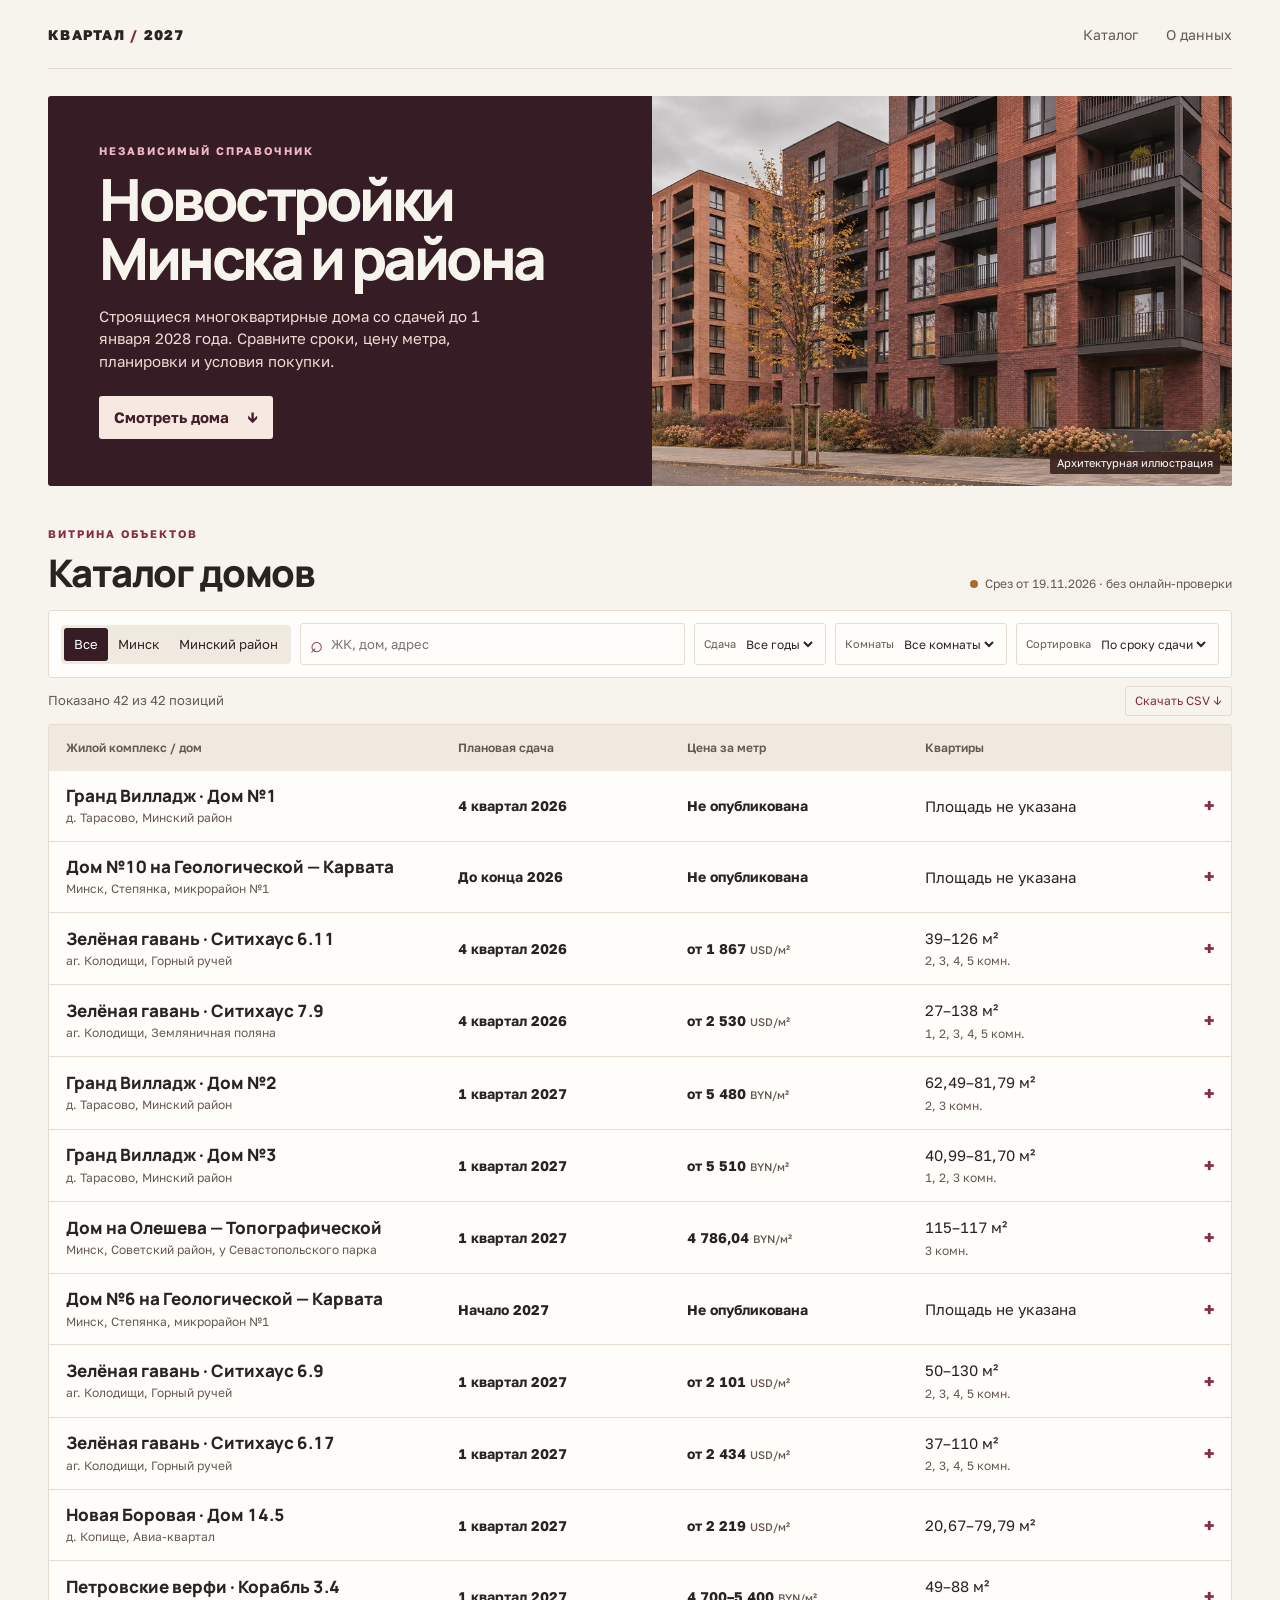
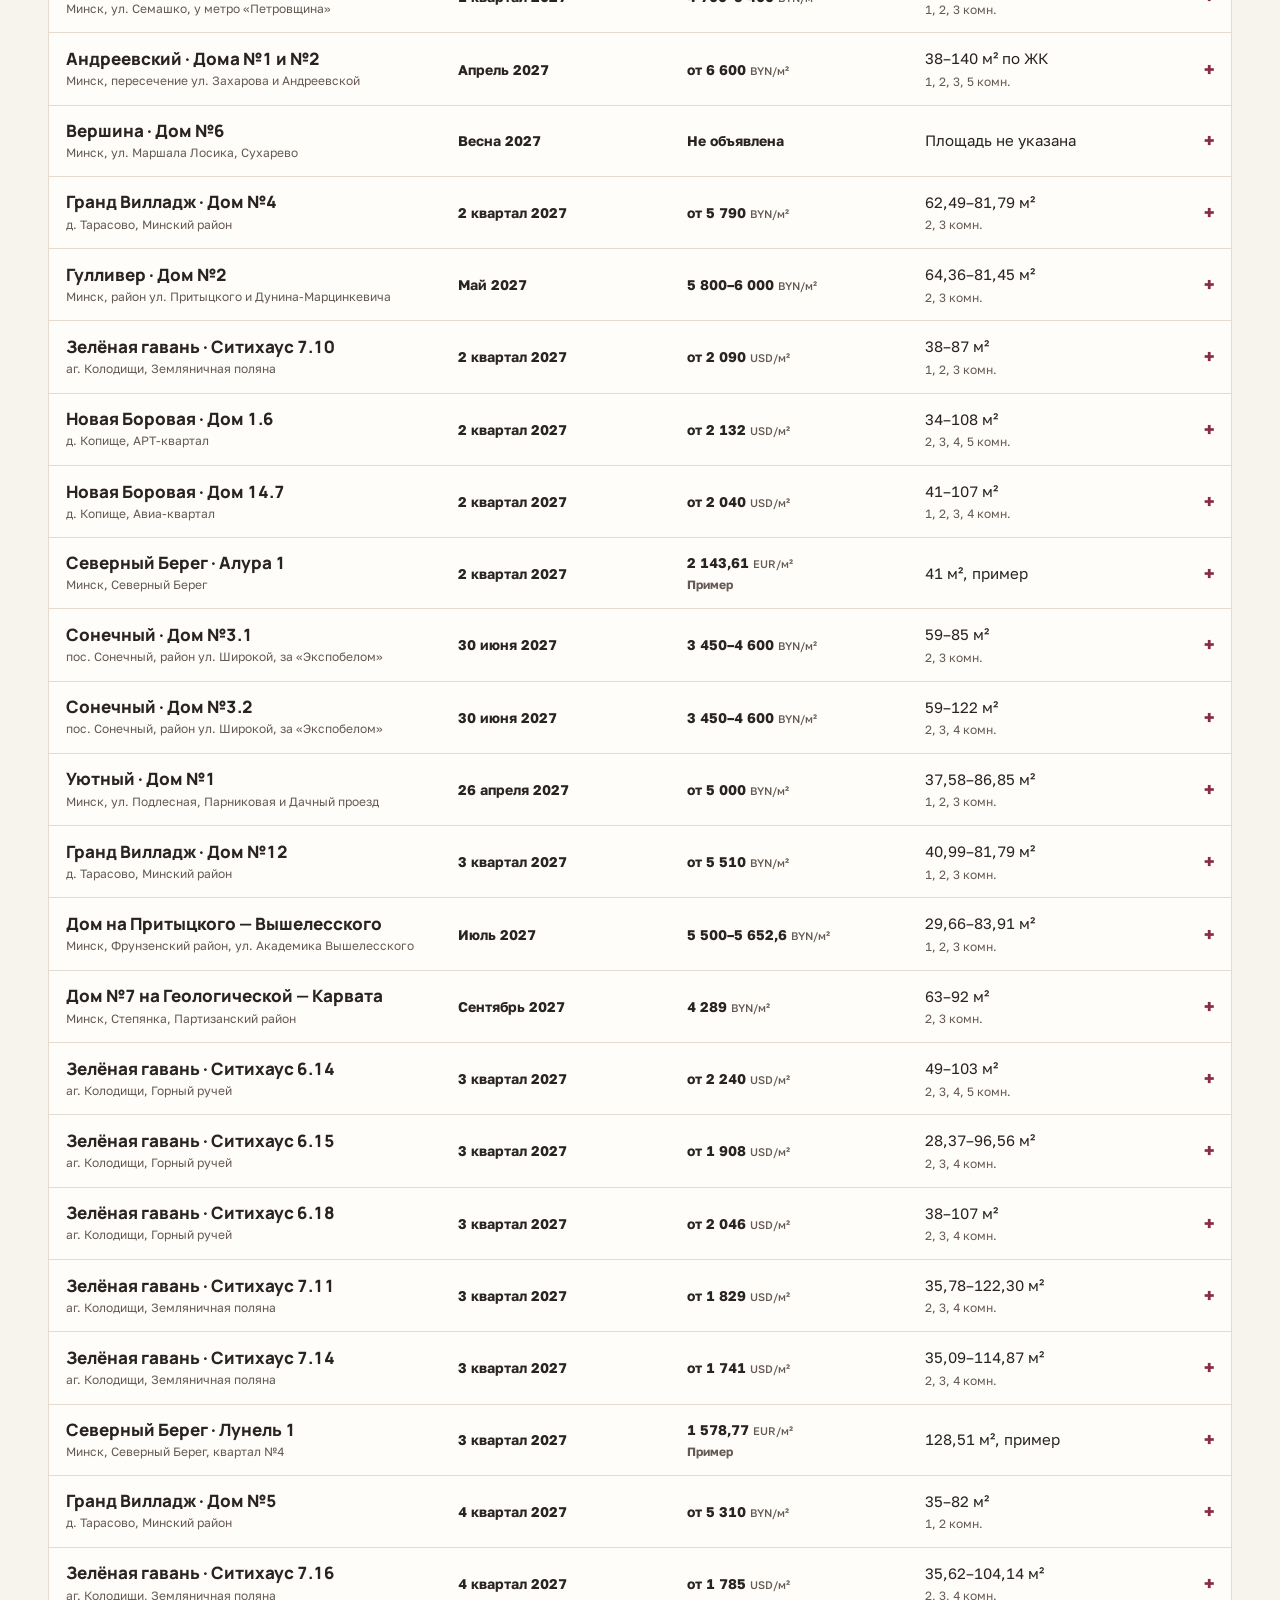
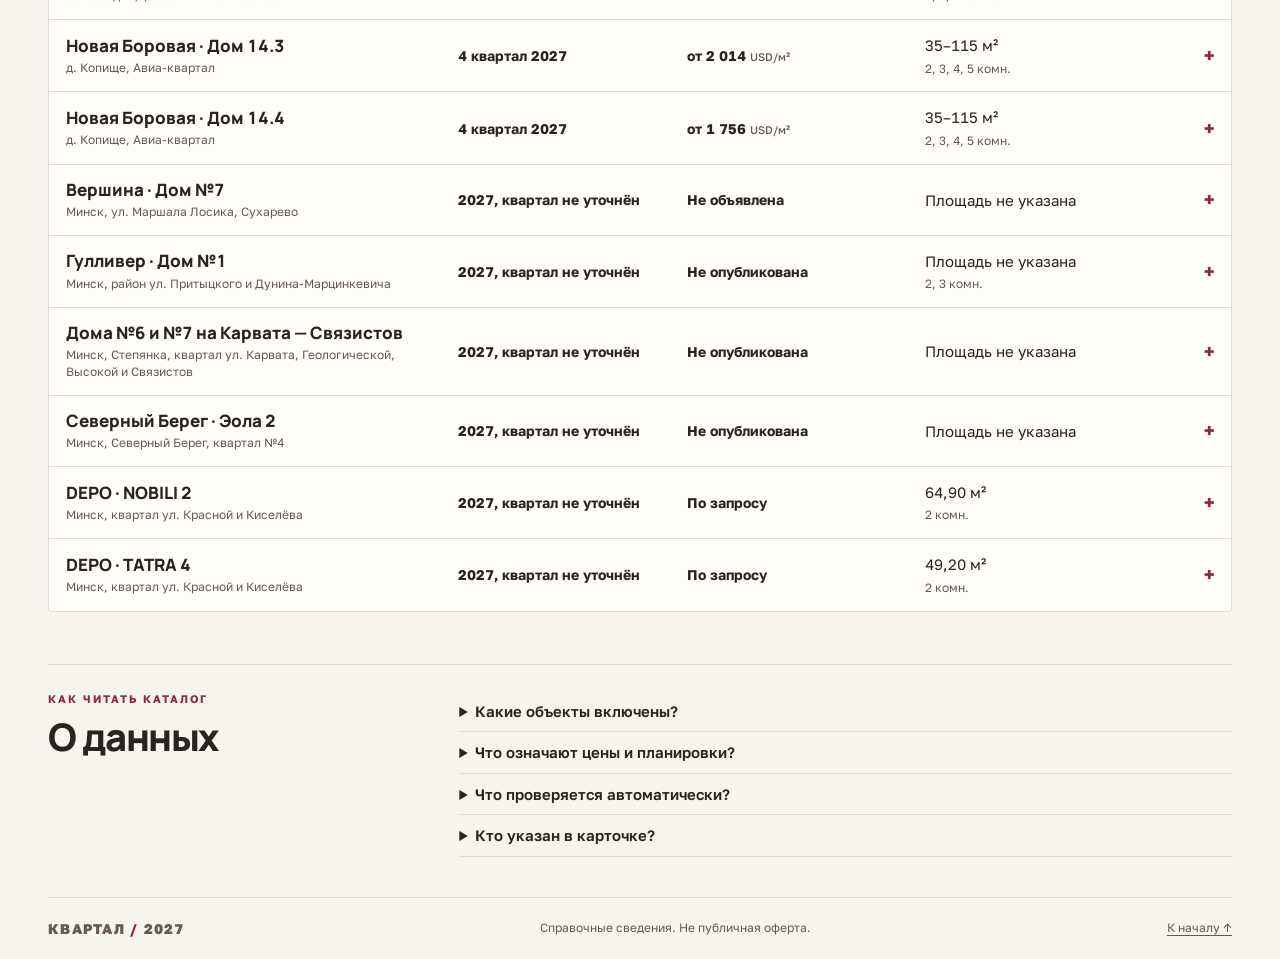
==== public/index.html @ 88716895 "Build Minsk housing catalog and daily Pages refresh Co-authored-by: Perplexity <noreply@perplexity.a" ====
<!doctype html>
<html lang="ru">
<head>
  <meta charset="utf-8">
  <meta name="viewport" content="width=device-width, initial-scale=1">
  <meta name="theme-color" content="#f7f3ed">
  <meta name="description" content="Справочник строящихся многоквартирных домов Минска и Минского района с плановым вводом до 2028 года.">
  <title>Квартал 2027 | Новостройки Минска и Минского района</title>
  <link rel="stylesheet" href="https://fonts.googleapis.com/css2?family=Golos+Text:wght@400;500;600;700&family=Manrope:wght@600;700;800&display=swap">
  <link rel="stylesheet" href="./style.css">
  <script>window.KVARTAL_API = '__PORT_5000__';</script>
  <script defer src="./snapshot.js"></script>
  <script defer src="./app.js"></script>
</head>
<body>
  <header class="mast shell">
    <a class="brand" href="#top">КВАРТАЛ<span> / </span>2027</a>
    <nav aria-label="Навигация"><a href="#catalog">Каталог</a><a href="#method">О данных</a></nav>
  </header>
  <main id="top" class="shell">
    <section class="hero" aria-labelledby="title">
      <div class="intro">
        <p class="eyebrow">НЕЗАВИСИМЫЙ СПРАВОЧНИК</p>
        <h1 id="title">Новостройки<br>Минска и района</h1>
        <p class="lede">Строящиеся многоквартирные дома со сдачей до 1 января 2028 года. Сравните сроки, цену метра, планировки и условия покупки.</p>
        <a class="hero-button" href="#catalog">Смотреть дома <span aria-hidden="true">↓</span></a>
      </div>
      <figure class="hero-image"><img src="./architecture.webp" alt="" width="1080" height="608"><figcaption>Архитектурная иллюстрация</figcaption></figure>
    </section>
    <section id="catalog" aria-labelledby="catalog-title">
      <div class="section-top">
        <div><p class="eyebrow">ВИТРИНА ОБЪЕКТОВ</p><h2 id="catalog-title">Каталог домов</h2></div>
        <div class="date"><span id="status-dot" aria-hidden="true"></span><span id="status">Загружаем каталог…</span></div>
      </div>
      <div class="filters" aria-label="Фильтры каталога">
        <div class="segments" role="group" aria-label="Территория">
          <button data-zone="" aria-pressed="true">Все</button><button data-zone="city" aria-pressed="false">Минск</button><button data-zone="district" aria-pressed="false">Минский район</button>
        </div>
        <label class="search"><span aria-hidden="true">⌕</span><input id="search" type="search" placeholder="ЖК, дом, адрес" aria-label="Поиск по каталогу"></label>
        <label class="select"><span>Сдача</span><select id="year" aria-label="Год сдачи"><option value="">Все годы</option><option>2026</option><option>2027</option></select></label>
        <label class="select"><span>Комнаты</span><select id="rooms" aria-label="Число комнат"><option value="">Все комнаты</option><option value="1">1 комната</option><option value="2">2 комнаты</option><option value="3">3 комнаты</option><option value="4">4 и больше</option></select></label>
        <label class="select"><span>Сортировка</span><select id="sort" aria-label="Сортировка"><option value="due">По сроку сдачи</option><option value="byn">По цене в BYN</option><option value="usd">По цене в USD</option><option value="eur">По цене в EUR</option></select></label>
      </div>
      <div class="results-top">
        <p id="result" role="status" aria-live="polite">Загрузка…</p>
        <button id="export" type="button" disabled>Скачать CSV <span aria-hidden="true">↓</span></button>
      </div>
      <div id="list" class="catalog"><p class="empty">Загружаем данные. Если список не появился, попробуйте обновить страницу.</p></div>
      <noscript><p>Включите JavaScript, чтобы открыть каталог и пользоваться фильтрами.</p></noscript>
    </section>
    <section id="method" class="method" aria-labelledby="method-title">
      <div><p class="eyebrow">КАК ЧИТАТЬ КАТАЛОГ</p><h2 id="method-title">О данных</h2></div>
      <div>
        <details><summary>Какие объекты включены?</summary><p>Дома в границах города Минска и Минского района с опубликованным плановым сроком до 01.01.2028. Это выборка открытых источников, не официальный реестр. Готовые дома, корпуса со сроком только «2027–2028» без разбивки и коммерческие помещения не включаются намеренно.</p></details>
        <details><summary>Что означают цены и планировки?</summary><p>Цена за м² приводится в валюте и с оговорками источника. USD и EUR означают справочный эквивалент; без пересчёта их нельзя напрямую сравнивать с BYN. Проектный ассортимент или опубликованная партия не означают, что все варианты свободны. Для актуальных остатков и чертежей откройте карточку застройщика, для цены договора уточните также отделку, способ оплаты и паркинг.</p></details>
        <details><summary>Что проверяется автоматически?</summary><p>Из витрин трёх проектов берутся сроки и, где опубликованы, цена метра и остатки. В зависимости от площадки проверка запускается раз в сутки по расписанию или при первом посещении после истечения суток. Данные из деклараций, СМИ и условия оплаты проверяются вручную. При сбое остаётся последний сохранённый срез с его датой.</p><ul id="feeds"></ul></details>
        <details><summary>Кто указан в карточке?</summary><p>Заказчик указан там, где его роль подтверждена. Там, где открытый источник называет только застройщика или группу компаний, роль подписана отдельно, а юридическое лицо по договору лучше сверить в актуальной проектной декларации.</p></details>
      </div>
    </section>
  </main>
  <footer class="shell footer"><a class="brand" href="#top">КВАРТАЛ<span> / </span>2027</a><p>Справочные сведения. Не публичная оферта.</p><a href="#top">К началу ↑</a></footer>
</body>
</html>
---- public/style.css ----
:root{--page:#f7f3ed;--paper:#fffdf9;--ink:#292322;--muted:#655953;--line:#e5dbd1;--accent:#862d45;--deep:#361c24;--soft:#f2e1e4;--display:Manrope,system-ui,sans-serif;--body:"Golos Text",system-ui,sans-serif}
*{box-sizing:border-box}html{scroll-behavior:smooth}body{margin:0;background:var(--page);color:var(--ink);font:15px/1.5 var(--body);font-variant-numeric:tabular-nums}a{color:inherit;text-underline-offset:.22em}a:hover{color:var(--accent)}button,select,input{font:inherit}button,select{cursor:pointer}button:disabled{cursor:default;opacity:.55}button:focus-visible,a:focus-visible,input:focus-visible,select:focus-visible,summary:focus-visible{outline:3px solid var(--accent);outline-offset:3px}section[id]{scroll-margin-top:18px}.shell{max-width:1360px;width:calc(100% - 96px);margin-inline:auto}.mast{height:69px;display:flex;justify-content:space-between;align-items:center;border-bottom:1px solid var(--line)}.brand{text-decoration:none;font-weight:800;letter-spacing:.09em;font-size:14px;white-space:nowrap}.brand span{color:var(--accent)}nav{display:flex;gap:28px}nav a{font-size:14px;text-decoration:none;color:var(--muted)}
.hero{margin:27px 0 40px;display:grid;grid-template-columns:1.04fr 1fr;overflow:hidden;background:var(--deep);color:var(--page);min-height:390px;border-radius:3px}.intro{align-self:center;padding:32px clamp(26px,4vw,62px)}.eyebrow{margin:0 0 9px;font-size:11px;line-height:1.5;letter-spacing:.18em;font-weight:700;color:var(--accent)}.hero .eyebrow{color:#f0b8c5}.hero h1{font:800 clamp(33px,4.55vw,70px)/1.02 var(--display);letter-spacing:-.06em;margin:0 0 17px}.lede{max-width:435px;color:#efdbd7;margin:0 0 24px;font-size:15px}.hero-button{display:inline-flex;align-items:center;gap:18px;text-decoration:none;padding:10px 15px;background:#f8e8e2;color:#42202b;border-radius:3px;font-weight:700}.hero-button:hover{background:white;color:var(--accent)}.hero-image{margin:0;position:relative;min-height:100%}.hero-image img{height:100%;width:100%;object-fit:cover;display:block;position:absolute}.hero-image figcaption{position:absolute;right:12px;bottom:12px;background:#39231fe8;color:white;font-size:11px;padding:3px 7px;border-radius:2px}
.section-top{display:flex;justify-content:space-between;align-items:end;gap:15px;margin-bottom:17px}h2{font:800 clamp(25px,3vw,38px)/1.1 var(--display);letter-spacing:-.04em;margin:0}.date{font-size:12px;color:var(--muted);display:flex;align-items:center;gap:7px}.date span:first-child{width:8px;height:8px;border-radius:100%;background:#877166;flex:none}.date span.good{background:#42724c}.date span.warn{background:#ab6c30}.filters{background:var(--paper);border:1px solid var(--line);padding:12px;display:flex;align-items:center;gap:9px;flex-wrap:wrap;border-radius:3px}.segments{display:flex;background:#f0e9e0;padding:3px;border-radius:4px;flex:none}.segments button{border:0;background:transparent;color:var(--ink);padding:7px 10px;border-radius:3px;font-size:13px;white-space:nowrap}.segments button[aria-pressed=true]{background:var(--deep);color:white}.search,.select{display:flex;align-items:center;min-height:42px;border:1px solid var(--line);border-radius:3px;padding:0 9px;background:var(--paper)}.search{flex:1 1 155px;gap:6px}.search span{font-size:22px;line-height:1;color:var(--accent)}.search input{width:100%;min-width:0;border:none;background:none;color:var(--ink);font-size:13px}.select{gap:6px}.select span{font-size:11px;color:var(--muted);white-space:nowrap}.select select{border:0;background:none;color:var(--ink);min-width:0;font-size:12px}.results-top{display:flex;justify-content:space-between;align-items:center;gap:10px;color:var(--muted);font-size:13px}.results-top p{margin:13px 0}.results-top button,.empty button{background:transparent;color:var(--accent);border:1px solid var(--line);border-radius:3px;padding:5px 9px;font-size:12px}.results-top button:hover,.empty button:hover{background:var(--soft)}
.catalog{border:1px solid var(--line);background:var(--paper);border-radius:3px;overflow:hidden}.row-grid{display:grid;grid-template-columns:minmax(0,2fr) minmax(0,1.13fr) minmax(0,1.18fr) minmax(0,1.33fr) 23px;gap:16px;align-items:center;padding:14px 17px}.column-head{color:var(--muted);background:#f0e9e0;font-size:12px;font-weight:600}.item+.item{border-top:1px solid var(--line)}.item>summary{list-style:none;cursor:pointer}.item>summary::-webkit-details-marker{display:none}.item>summary:hover,.item[open]>summary{background:#faf2ef}.item>summary:focus-visible{outline-offset:-3px}.item-title{font-family:var(--display);font-weight:800;line-height:1.25;font-size:17px;display:block}.item-address,.secondary{display:block;color:var(--muted);font-size:12px;line-height:1.4;margin-top:4px}.due,.price{font-weight:700;font-size:14px}.price small{color:var(--muted);font-weight:500;font-size:11px;white-space:nowrap}.arrow{font-weight:700;color:var(--accent);text-align:right;font-size:18px}.item[open] .arrow{transform:rotate(45deg);transform-origin:75% center}.body-detail{padding:5px 17px 18px;display:grid;grid-template-columns:1.05fr 1fr;gap:15px 28px;border-top:1px solid var(--line)}.body-detail h3{font-size:13px;margin:9px 0 4px}.body-detail p{font-size:13px;color:var(--muted);margin:0;white-space:pre-line}.detail-links{grid-column:1/-1;display:flex;flex-wrap:wrap;gap:8px 15px;font-size:12px;color:var(--accent);font-weight:600}.empty{padding:31px;text-align:center;color:var(--muted)}.empty button{display:block;margin:10px auto 0}.method{margin:52px 0 40px;border-top:1px solid var(--line);padding-top:26px;display:grid;grid-template-columns:1fr 2fr;gap:25px}.method details{border-bottom:1px solid var(--line);padding:9px 0}.method summary{font-weight:600;cursor:pointer}.method p:not(.eyebrow),.method ul{margin:8px 0;color:var(--muted);font-size:13px}.footer{display:flex;justify-content:space-between;gap:14px;align-items:center;border-top:1px solid var(--line);padding:20px 0;color:var(--muted);font-size:12px}.footer p{margin:0}
@media(max-width:1060px){.shell{width:calc(100% - 56px)}.hero{min-height:340px}.row-grid{gap:10px}.row-grid>span{overflow-wrap:anywhere}}
@media(max-width:700px){.shell{width:calc(100% - 28px)}.mast{height:55px}nav{gap:13px}nav a{font-size:12px}.brand{font-size:12px}.hero{margin:15px 0 28px;grid-template-columns:1fr}.intro{padding:25px 20px}.hero h1{font-size:clamp(32px,9vw,55px);margin-bottom:12px}.lede{font-size:14px;margin-bottom:17px}.hero-image{height:148px}.hero-image img{object-position:center 60%}.section-top{align-items:start;flex-direction:column;gap:7px;margin-bottom:10px}.filters{padding:9px;gap:7px}.segments,.search{flex:1 0 100%}.segments button{flex:1}.select{padding:0 6px;min-height:34px}.select span{display:none}.column-head{display:none}.row-grid{grid-template-columns:1fr 1fr 18px;padding:10px;gap:5px 7px}.home{grid-column:1/3;grid-row:1}.row-grid .due{grid-column:1;grid-row:2}.row-grid .price{grid-column:2;grid-row:2}.row-grid .apt{grid-column:1/3;grid-row:3}.arrow{grid-column:3;grid-row:1/4}.item-title{font-size:16px}.item-address{margin-top:2px}.body-detail{grid-template-columns:1fr;padding:4px 10px 14px;gap:8px}.detail-links{margin-top:6px}.method{display:block;margin:30px 0 25px;padding-top:19px}.method h2{margin-bottom:9px}.footer{flex-wrap:wrap}.footer p{order:3;width:100%}}
@media(prefers-reduced-motion:reduce){html{scroll-behavior:auto}}
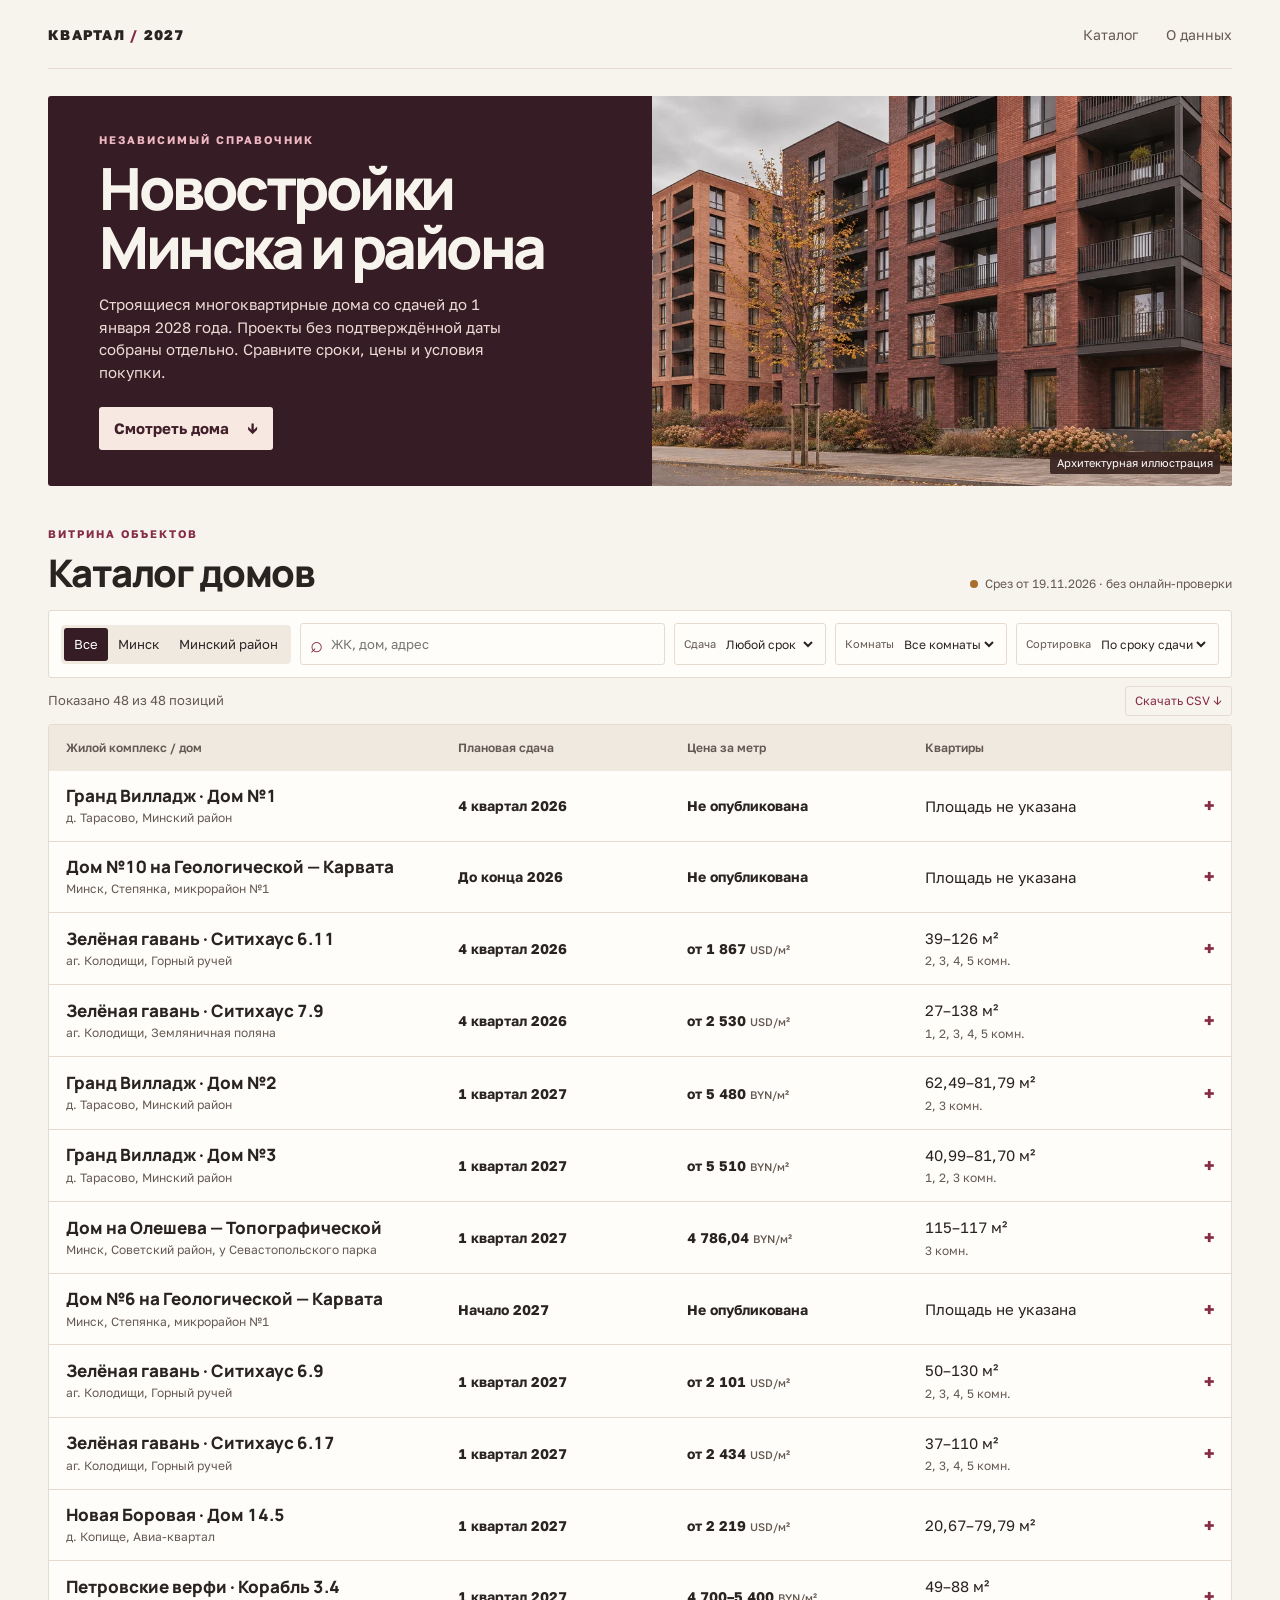
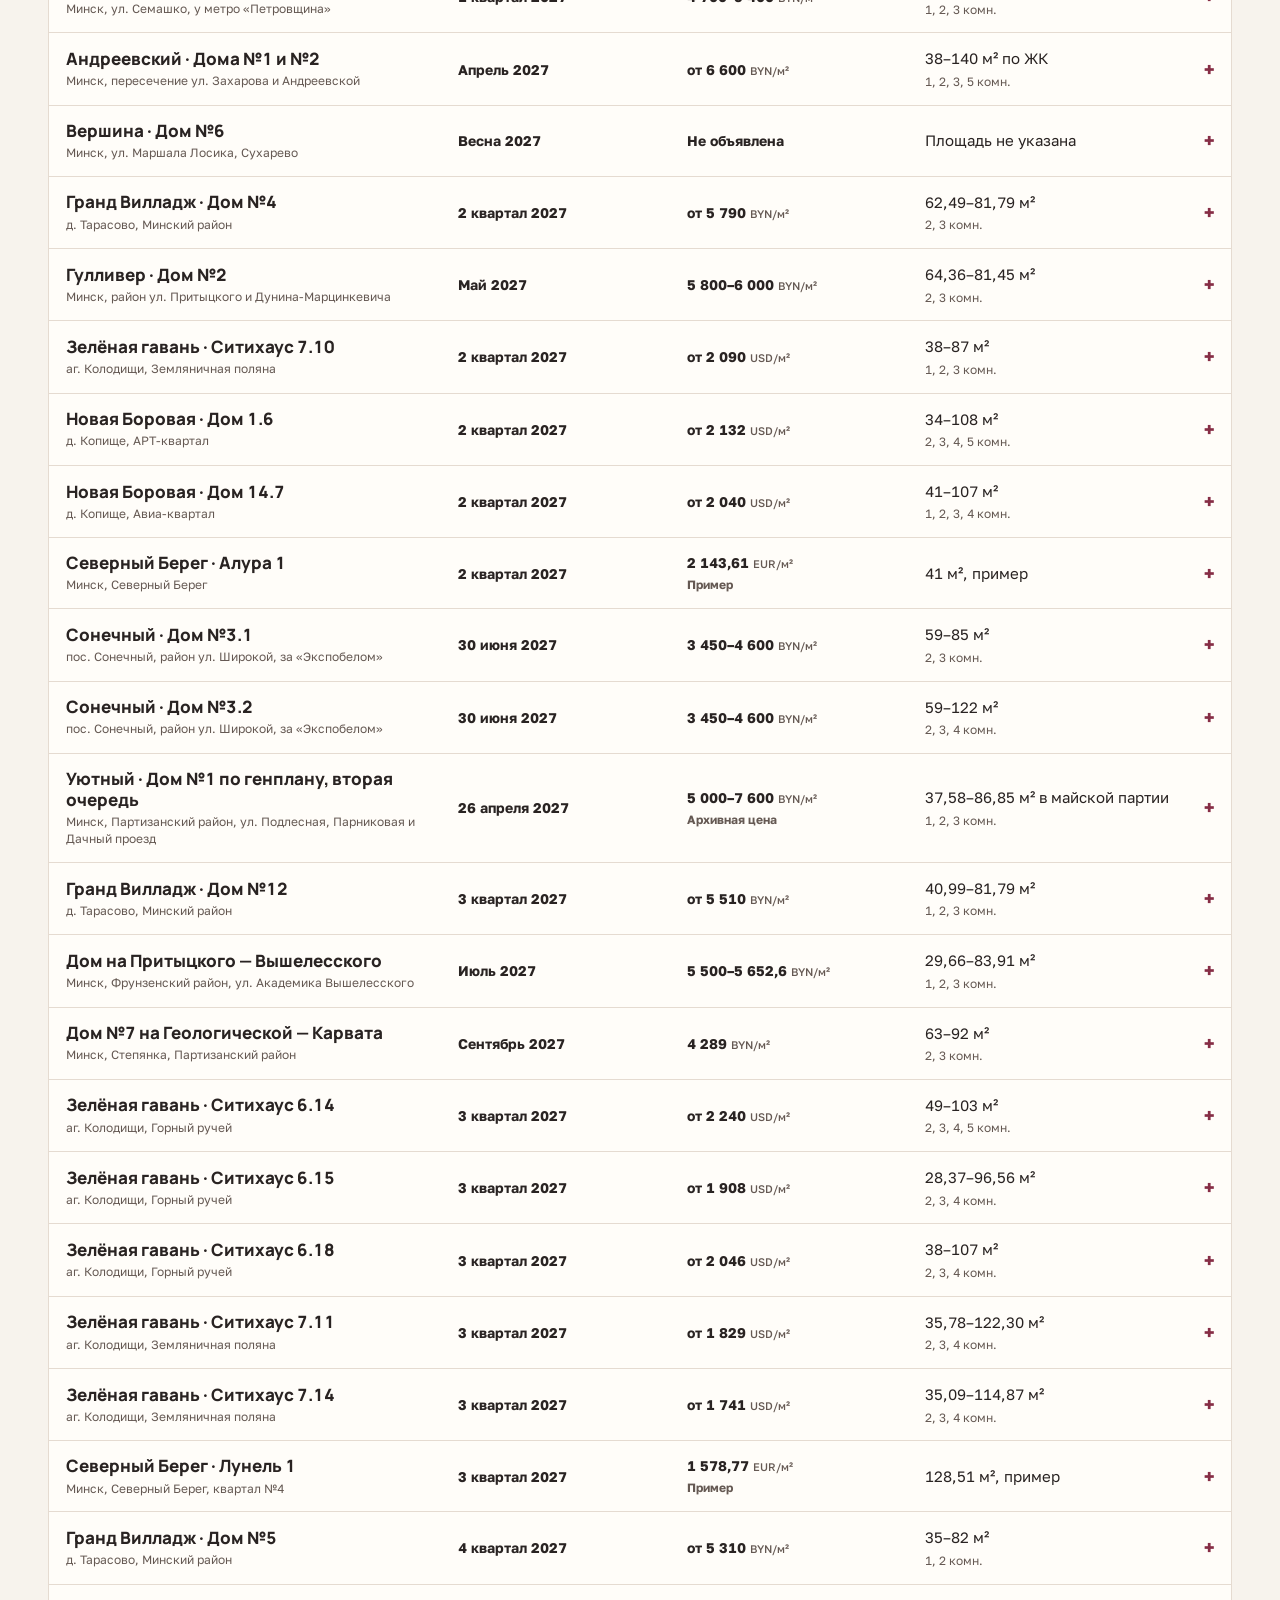
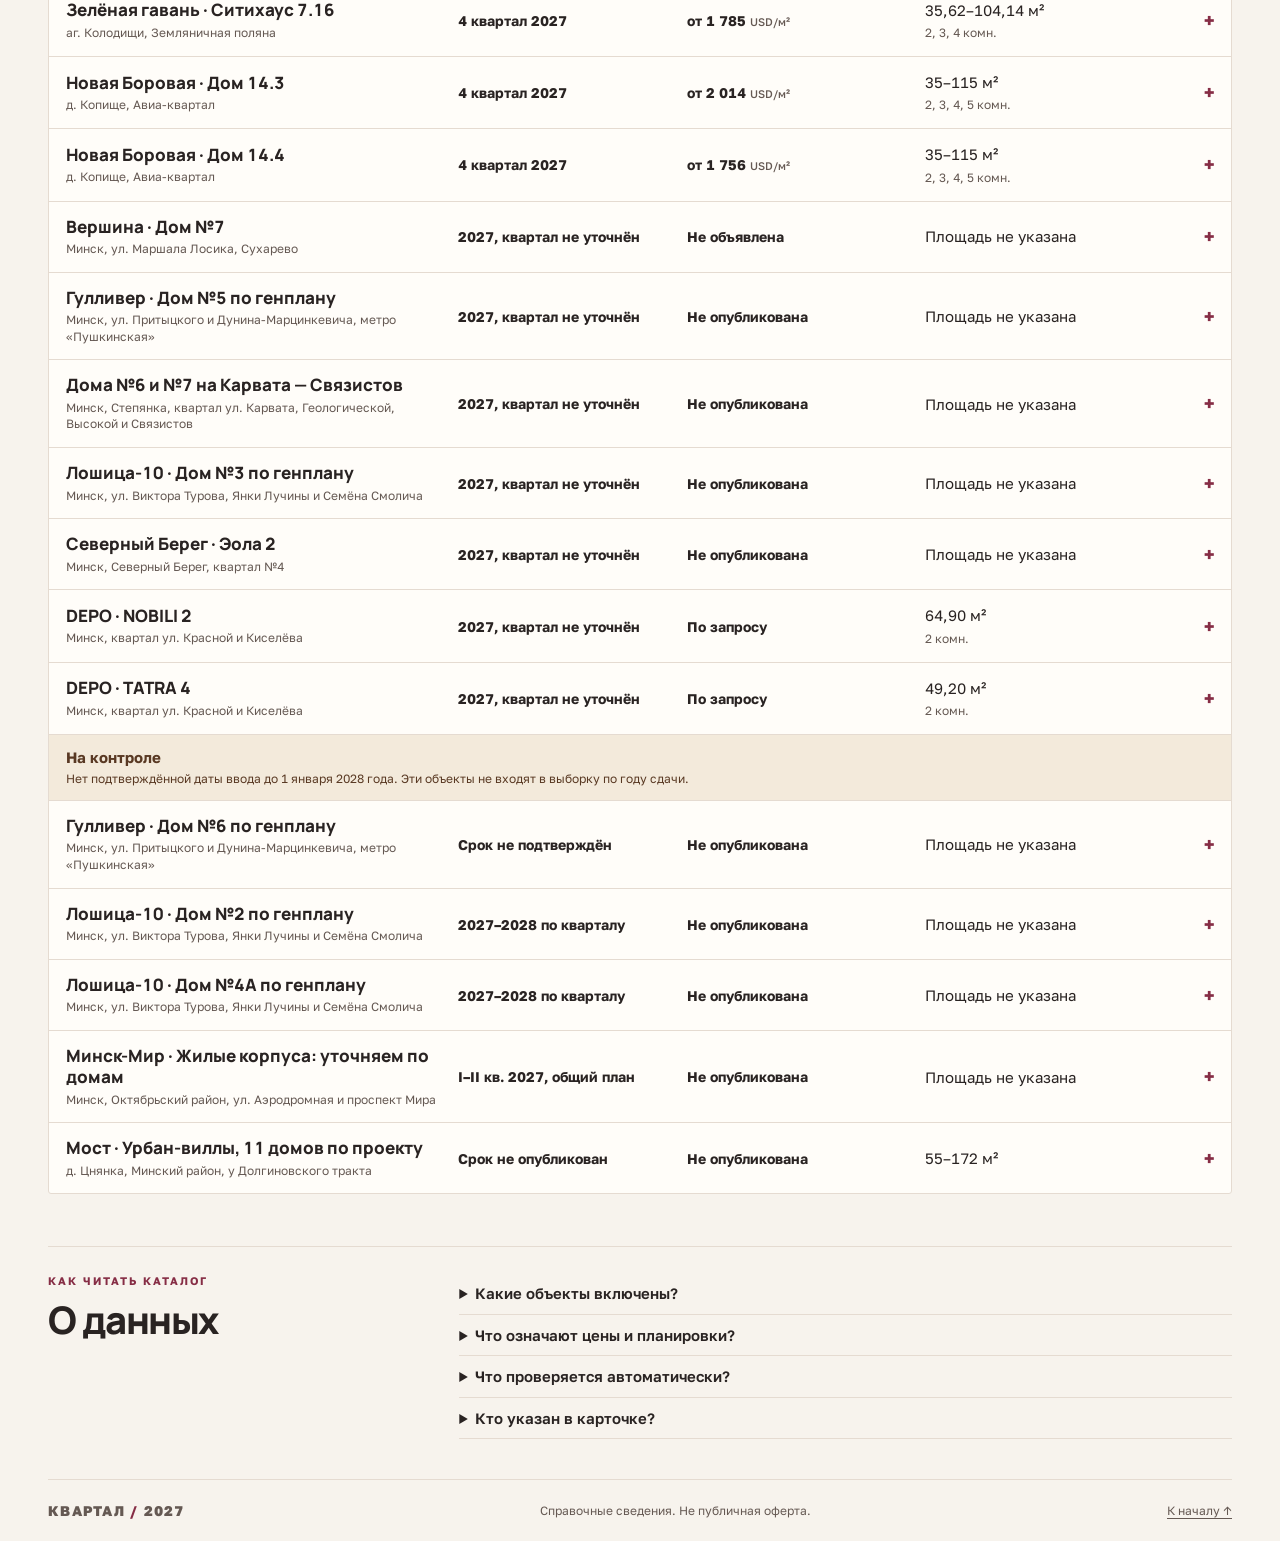
==== commit d7544d5b: "Add researched housing projects and a watchlist for unconfirmed dates Co-authored-by: Perplexity <no" ====
--- a/public/index.html
+++ b/public/index.html
@@ -22,7 +22,7 @@
       <div class="intro">
         <p class="eyebrow">НЕЗАВИСИМЫЙ СПРАВОЧНИК</p>
         <h1 id="title">Новостройки<br>Минска и района</h1>
-        <p class="lede">Строящиеся многоквартирные дома со сдачей до 1 января 2028 года. Сравните сроки, цену метра, планировки и условия покупки.</p>
+        <p class="lede">Строящиеся многоквартирные дома со сдачей до 1 января 2028 года. Проекты без подтверждённой даты собраны отдельно. Сравните сроки, цены и условия покупки.</p>
         <a class="hero-button" href="#catalog">Смотреть дома <span aria-hidden="true">↓</span></a>
       </div>
       <figure class="hero-image"><img src="./architecture.webp" alt="" width="1080" height="608"><figcaption>Архитектурная иллюстрация</figcaption></figure>
@@ -37,7 +37,7 @@
           <button data-zone="" aria-pressed="true">Все</button><button data-zone="city" aria-pressed="false">Минск</button><button data-zone="district" aria-pressed="false">Минский район</button>
         </div>
         <label class="search"><span aria-hidden="true">⌕</span><input id="search" type="search" placeholder="ЖК, дом, адрес" aria-label="Поиск по каталогу"></label>
-        <label class="select"><span>Сдача</span><select id="year" aria-label="Год сдачи"><option value="">Все годы</option><option>2026</option><option>2027</option></select></label>
+        <label class="select"><span>Сдача</span><select id="year" aria-label="Год сдачи"><option value="">Любой срок</option><option>2026</option><option>2027</option><option value="watch">На контроле</option></select></label>
         <label class="select"><span>Комнаты</span><select id="rooms" aria-label="Число комнат"><option value="">Все комнаты</option><option value="1">1 комната</option><option value="2">2 комнаты</option><option value="3">3 комнаты</option><option value="4">4 и больше</option></select></label>
         <label class="select"><span>Сортировка</span><select id="sort" aria-label="Сортировка"><option value="due">По сроку сдачи</option><option value="byn">По цене в BYN</option><option value="usd">По цене в USD</option><option value="eur">По цене в EUR</option></select></label>
       </div>
@@ -51,7 +51,7 @@
     <section id="method" class="method" aria-labelledby="method-title">
       <div><p class="eyebrow">КАК ЧИТАТЬ КАТАЛОГ</p><h2 id="method-title">О данных</h2></div>
       <div>
-        <details><summary>Какие объекты включены?</summary><p>Дома в границах города Минска и Минского района с опубликованным плановым сроком до 01.01.2028. Это выборка открытых источников, не официальный реестр. Готовые дома, корпуса со сроком только «2027–2028» без разбивки и коммерческие помещения не включаются намеренно.</p></details>
+        <details><summary>Какие объекты включены?</summary><p>Основная выборка: дома Минска и Минского района с опубликованным плановым сроком до 01.01.2028. В разделе «На контроле» отмечены проекты без отдельной подтверждённой даты. Готовые дома и коммерческие помещения в основную выборку не входят. Это выборка открытых источников, не официальный реестр.</p></details>
         <details><summary>Что означают цены и планировки?</summary><p>Цена за м² приводится в валюте и с оговорками источника. USD и EUR означают справочный эквивалент; без пересчёта их нельзя напрямую сравнивать с BYN. Проектный ассортимент или опубликованная партия не означают, что все варианты свободны. Для актуальных остатков и чертежей откройте карточку застройщика, для цены договора уточните также отделку, способ оплаты и паркинг.</p></details>
         <details><summary>Что проверяется автоматически?</summary><p>Из витрин трёх проектов берутся сроки и, где опубликованы, цена метра и остатки. В зависимости от площадки проверка запускается раз в сутки по расписанию или при первом посещении после истечения суток. Данные из деклараций, СМИ и условия оплаты проверяются вручную. При сбое остаётся последний сохранённый срез с его датой.</p><ul id="feeds"></ul></details>
         <details><summary>Кто указан в карточке?</summary><p>Заказчик указан там, где его роль подтверждена. Там, где открытый источник называет только застройщика или группу компаний, роль подписана отдельно, а юридическое лицо по договору лучше сверить в актуальной проектной декларации.</p></details>
--- a/public/style.css
+++ b/public/style.css
@@ -6,3 +6,8 @@
 @media(max-width:1060px){.shell{width:calc(100% - 56px)}.hero{min-height:340px}.row-grid{gap:10px}.row-grid>span{overflow-wrap:anywhere}}
 @media(max-width:700px){.shell{width:calc(100% - 28px)}.mast{height:55px}nav{gap:13px}nav a{font-size:12px}.brand{font-size:12px}.hero{margin:15px 0 28px;grid-template-columns:1fr}.intro{padding:25px 20px}.hero h1{font-size:clamp(32px,9vw,55px);margin-bottom:12px}.lede{font-size:14px;margin-bottom:17px}.hero-image{height:148px}.hero-image img{object-position:center 60%}.section-top{align-items:start;flex-direction:column;gap:7px;margin-bottom:10px}.filters{padding:9px;gap:7px}.segments,.search{flex:1 0 100%}.segments button{flex:1}.select{padding:0 6px;min-height:34px}.select span{display:none}.column-head{display:none}.row-grid{grid-template-columns:1fr 1fr 18px;padding:10px;gap:5px 7px}.home{grid-column:1/3;grid-row:1}.row-grid .due{grid-column:1;grid-row:2}.row-grid .price{grid-column:2;grid-row:2}.row-grid .apt{grid-column:1/3;grid-row:3}.arrow{grid-column:3;grid-row:1/4}.item-title{font-size:16px}.item-address{margin-top:2px}.body-detail{grid-template-columns:1fr;padding:4px 10px 14px;gap:8px}.detail-links{margin-top:6px}.method{display:block;margin:30px 0 25px;padding-top:19px}.method h2{margin-bottom:9px}.footer{flex-wrap:wrap}.footer p{order:3;width:100%}}
 @media(prefers-reduced-motion:reduce){html{scroll-behavior:auto}}
+:root{--watch-bg:#f3eadb;--watch-ink:#593923}
+.watch-heading{padding:12px 17px;background:var(--watch-bg);color:var(--watch-ink);border-bottom:1px solid var(--line);scroll-margin-top:18px}
+.item+.watch-heading{border-top:1px solid var(--line)}
+.watch-heading h3{font-size:15px;line-height:1.35;margin:0}
+.watch-heading p{font-size:12px;margin:3px 0 0}
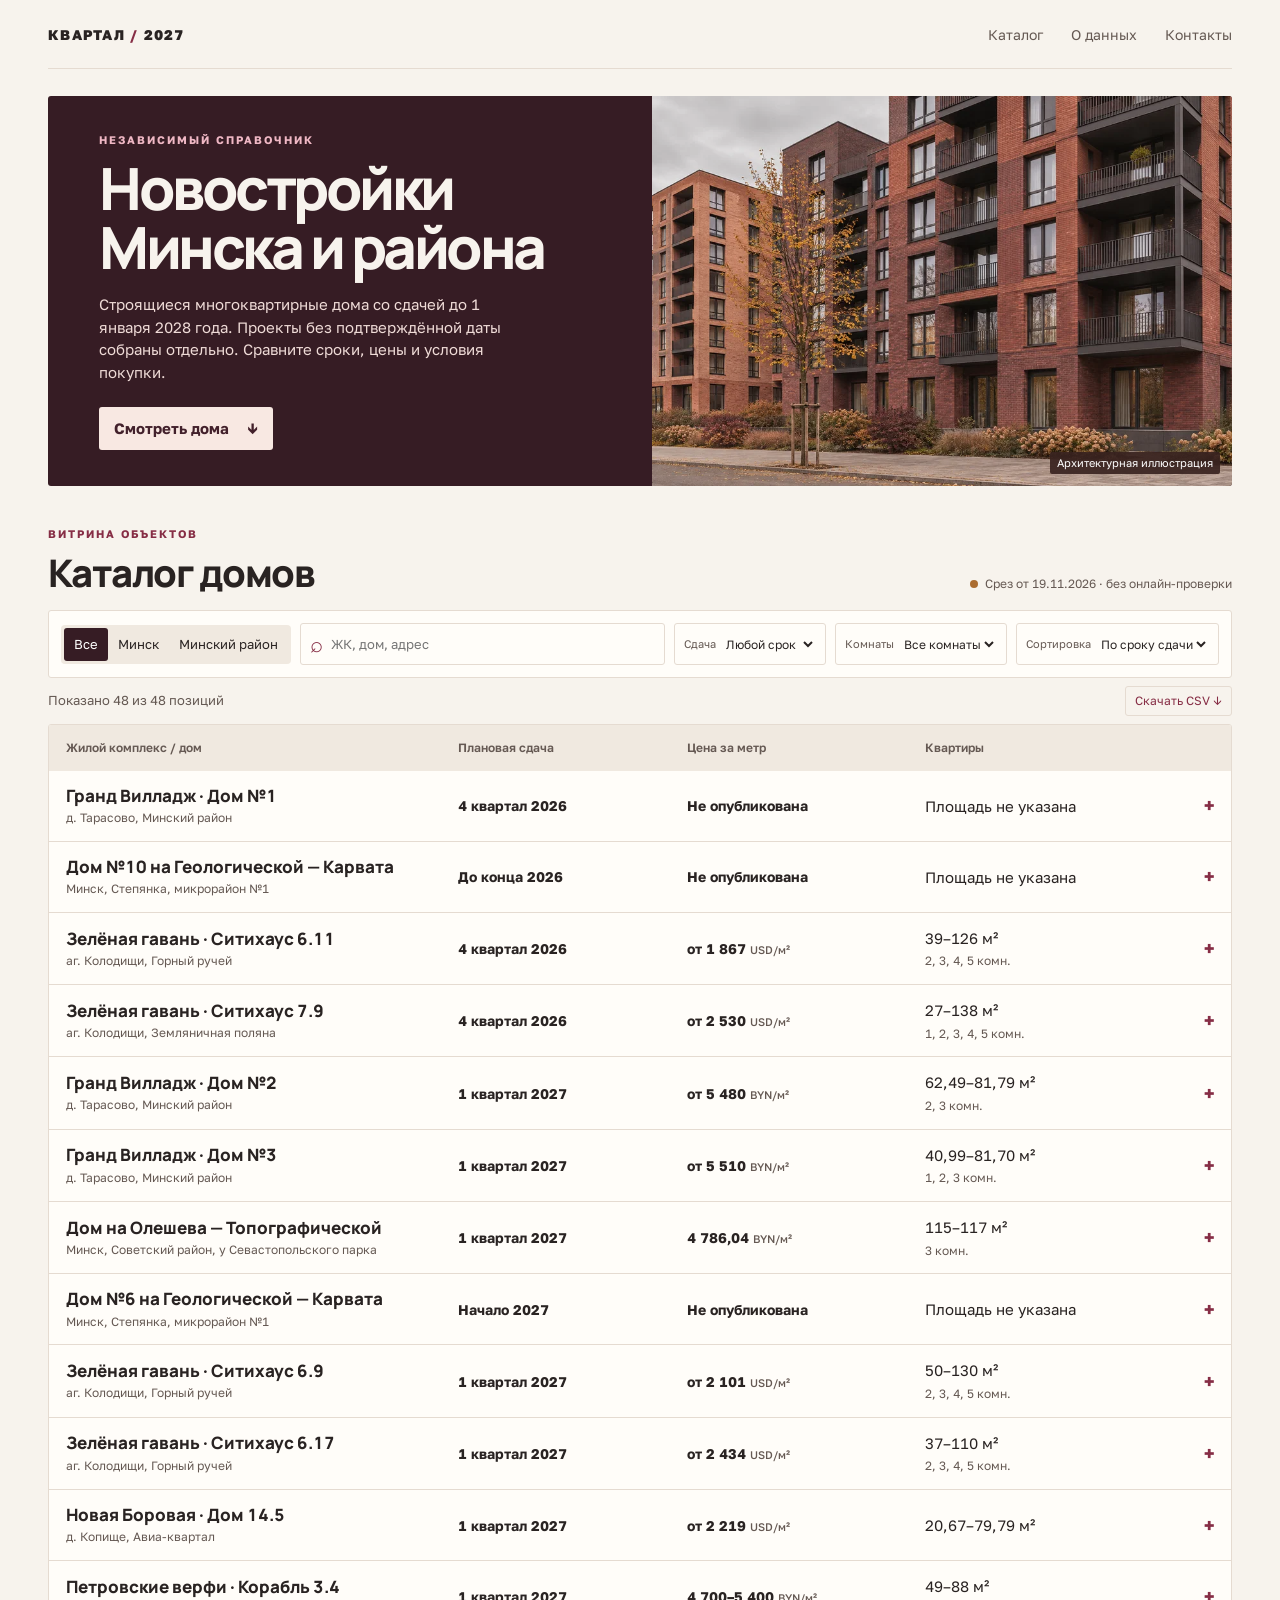
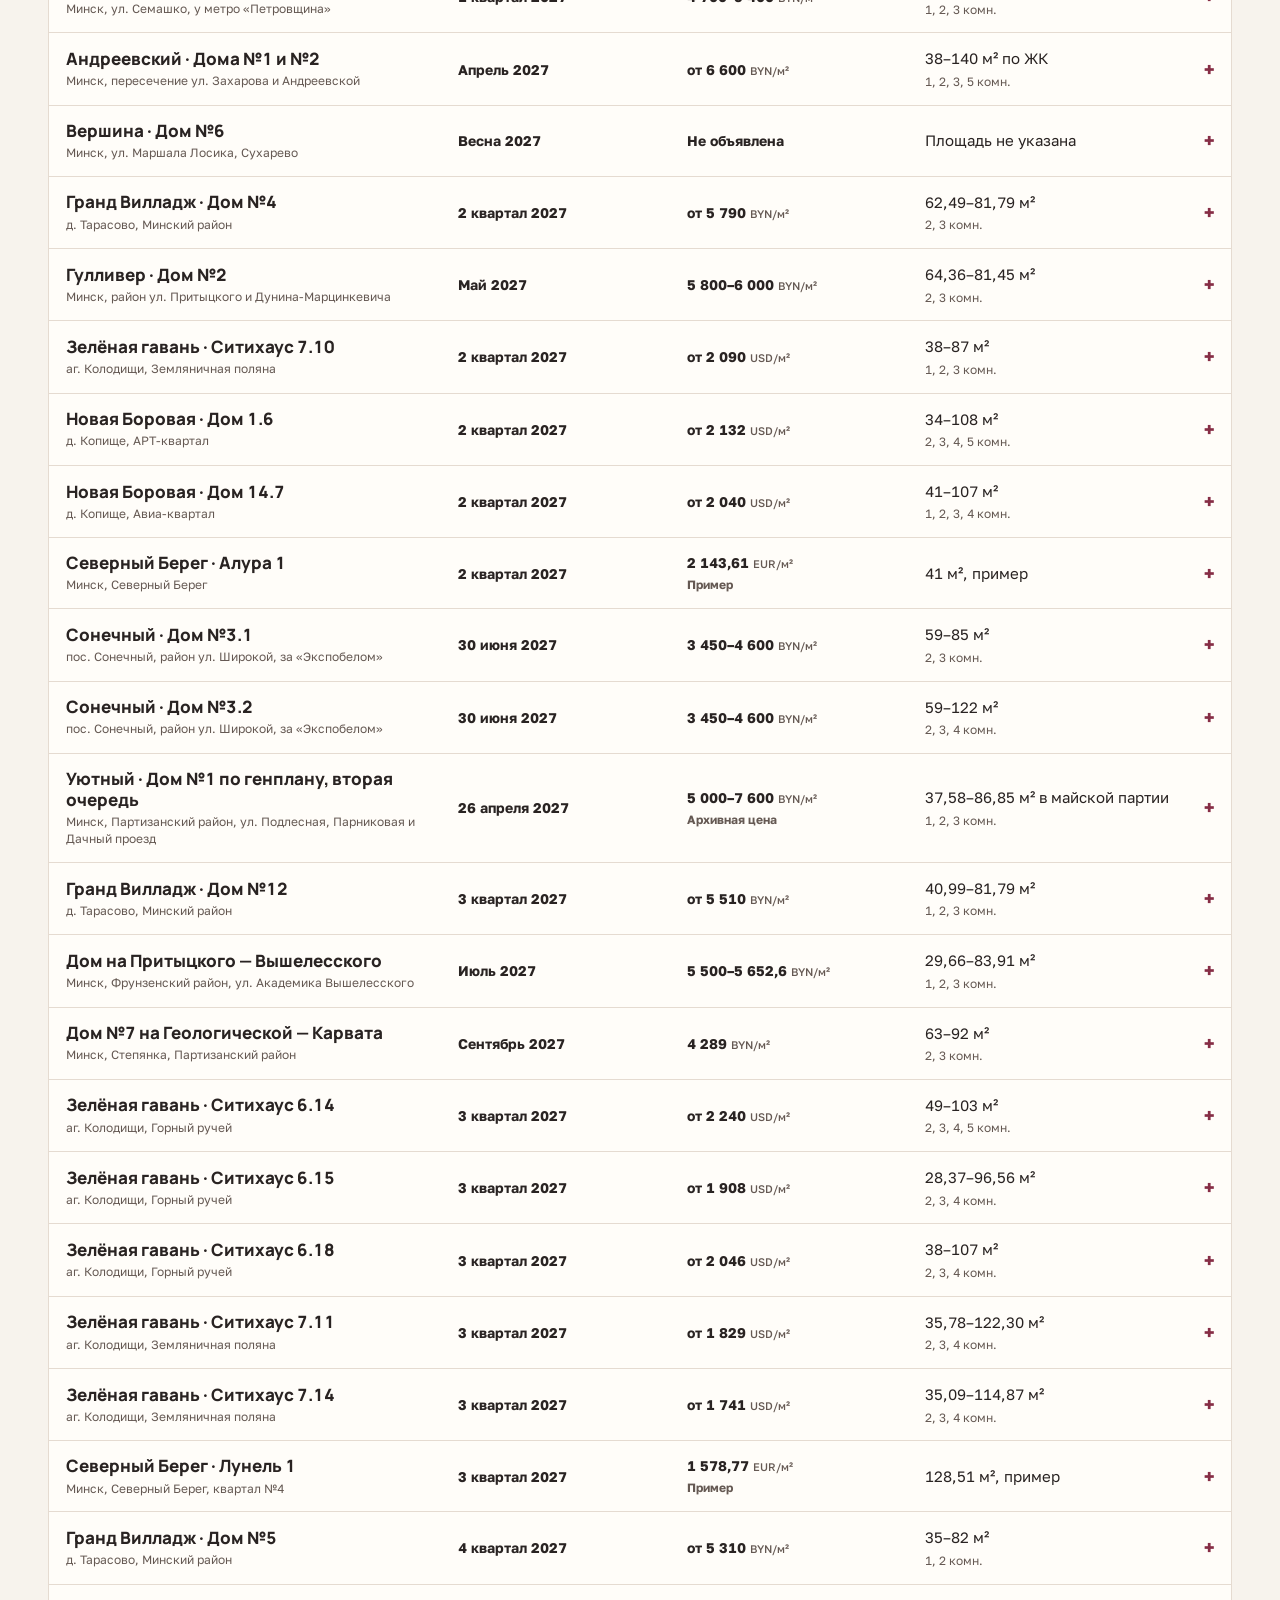
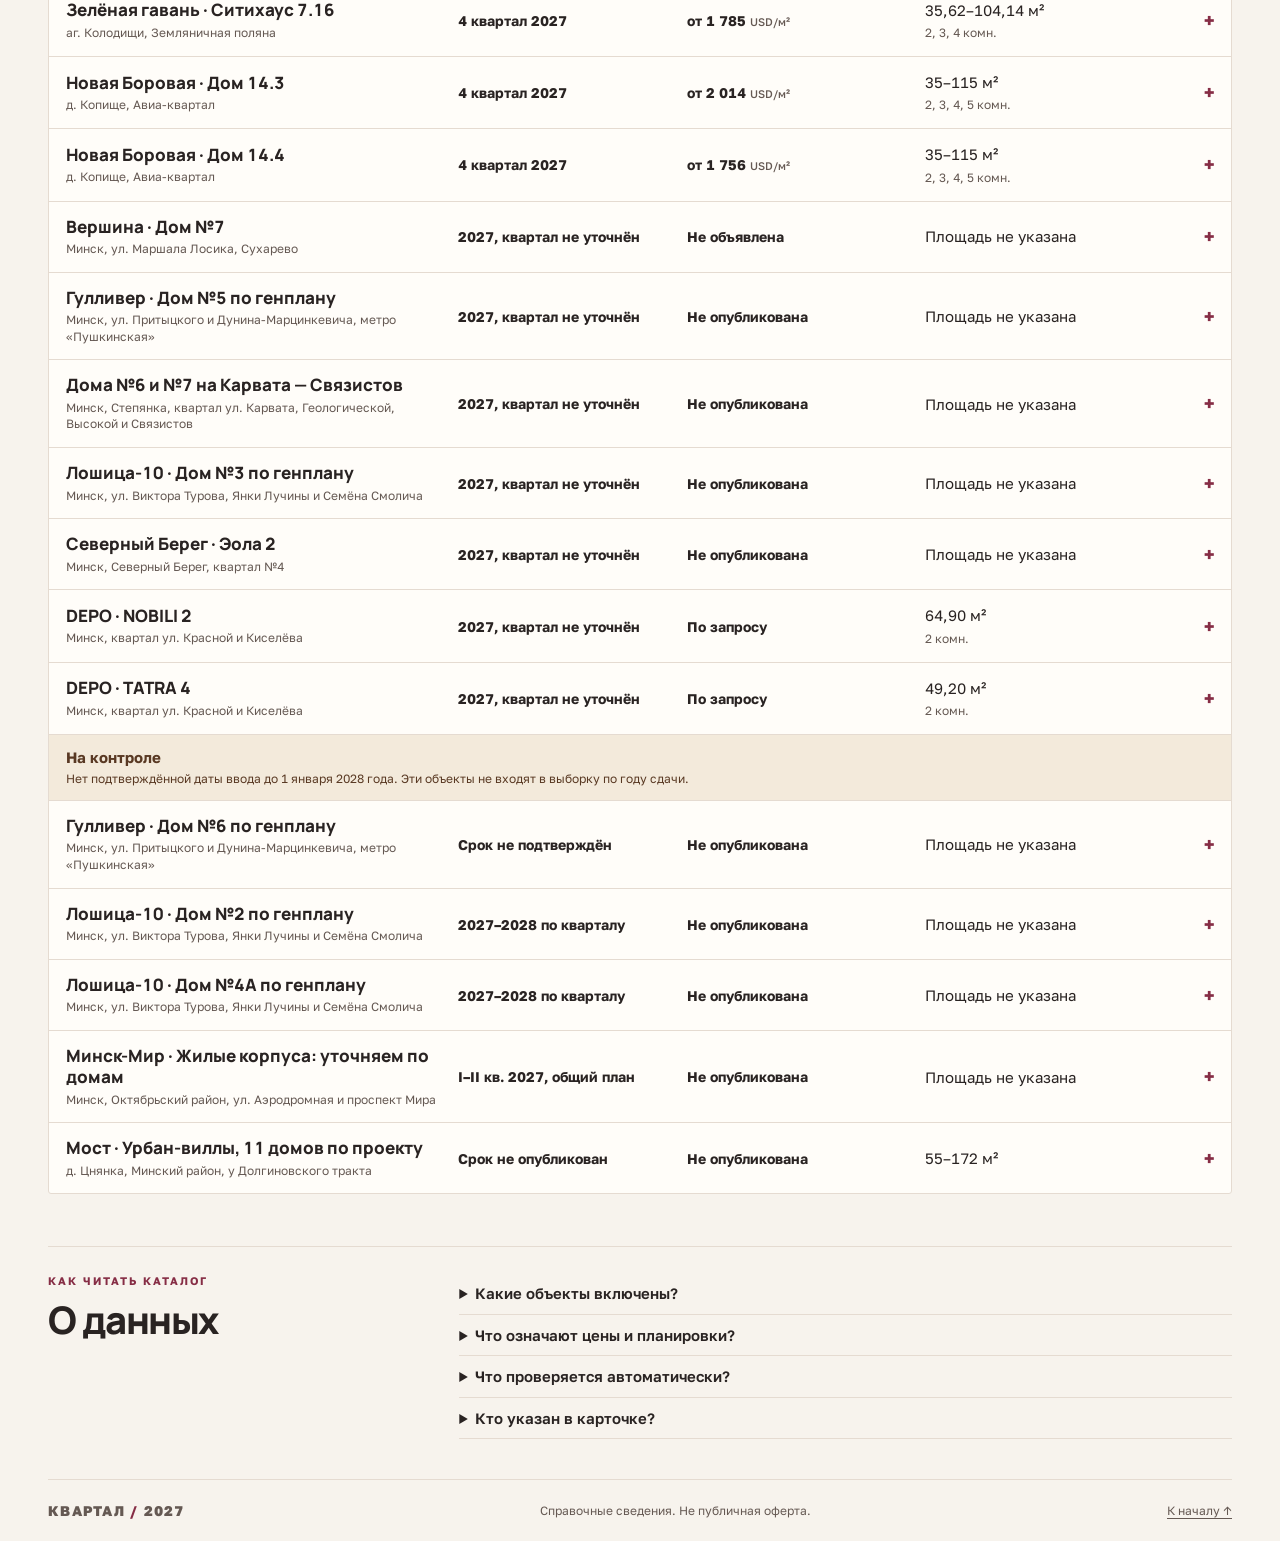
==== commit f4fcf6f2: "Add contact page and partnership formats Co-authored-by: Perplexity <noreply@perplexity.ai>" ====
--- a/public/index.html
+++ b/public/index.html
@@ -10,12 +10,12 @@
   <link rel="stylesheet" href="./style.css">
   <script>window.KVARTAL_API = '__PORT_5000__';</script>
   <script defer src="./snapshot.js"></script>
-  <script defer src="./app.js"></script>
+  <script defer src="./app.js?v=2"></script>
 </head>
 <body>
   <header class="mast shell">
     <a class="brand" href="#top">КВАРТАЛ<span> / </span>2027</a>
-    <nav aria-label="Навигация"><a href="#catalog">Каталог</a><a href="#method">О данных</a></nav>
+    <nav aria-label="Навигация"><a href="#catalog">Каталог</a><a href="#method">О данных</a><a href="./contacts.html">Контакты</a></nav>
   </header>
   <main id="top" class="shell">
     <section class="hero" aria-labelledby="title">
